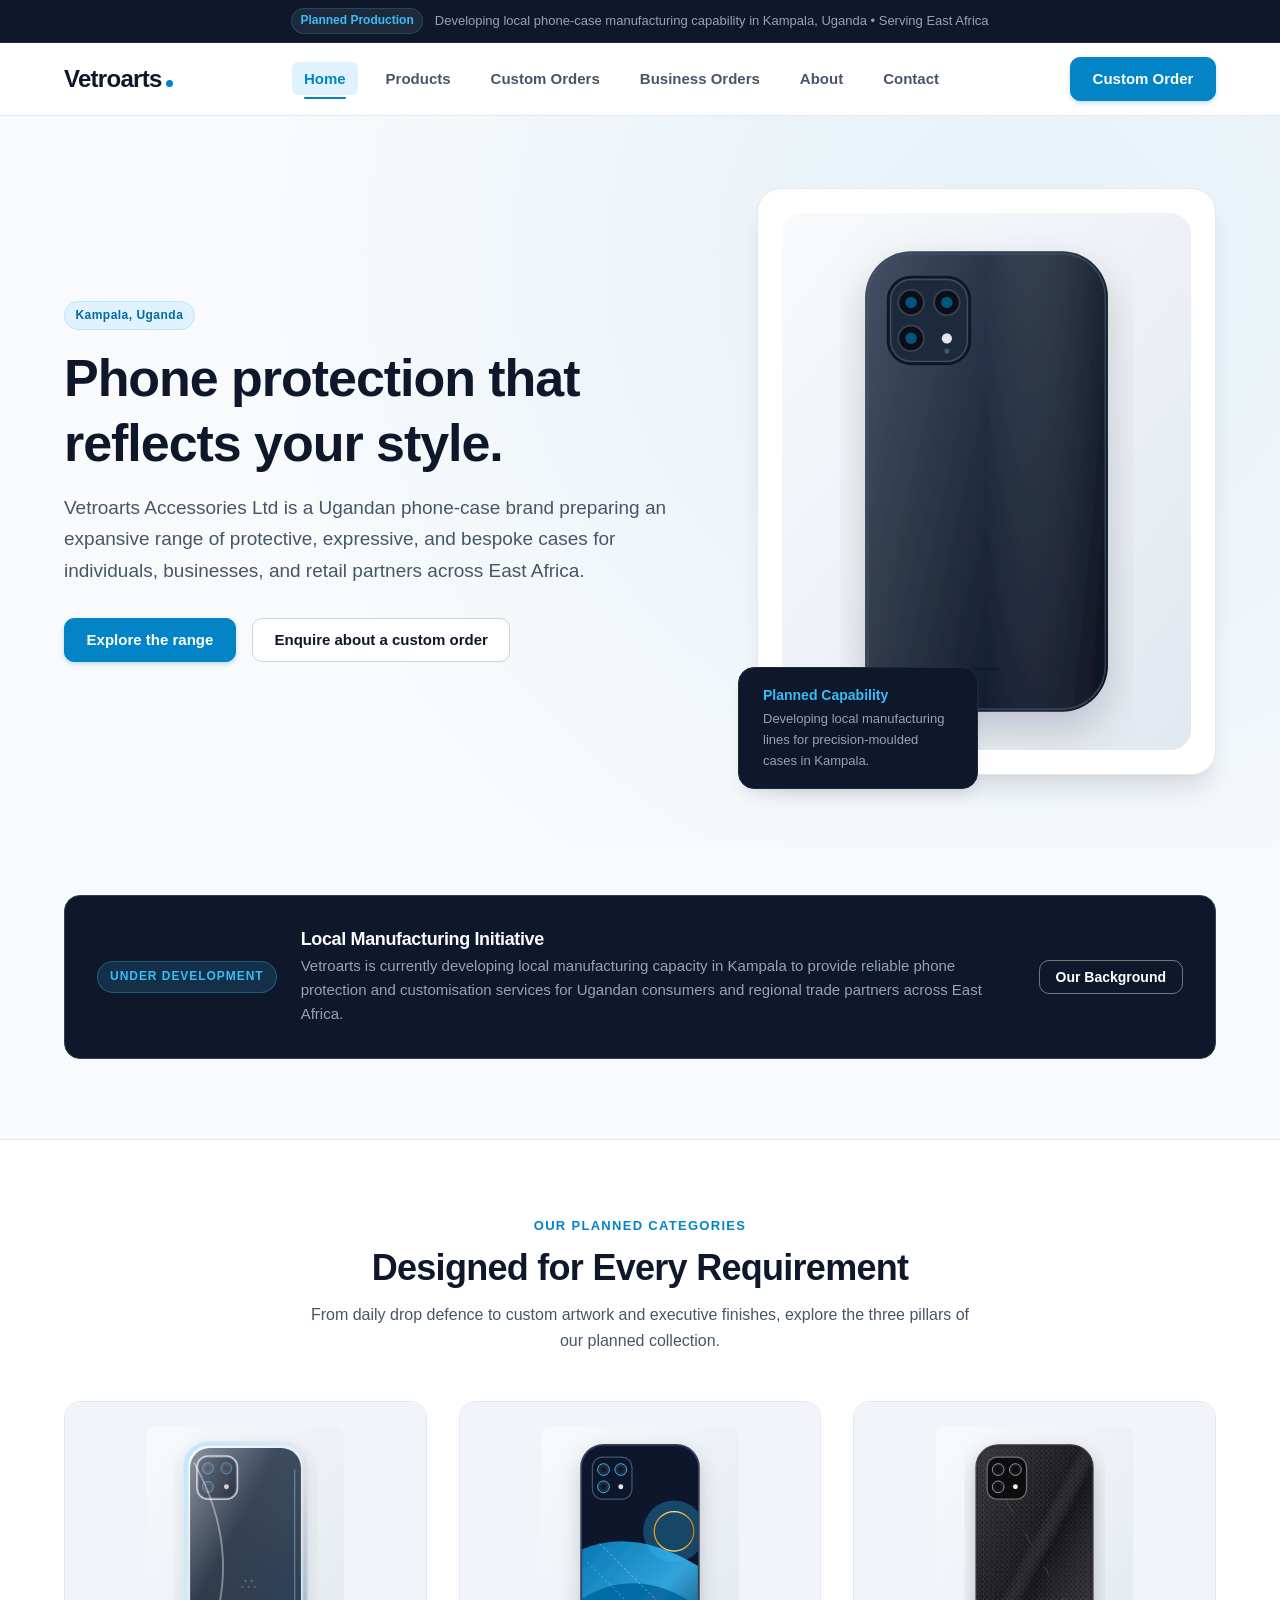
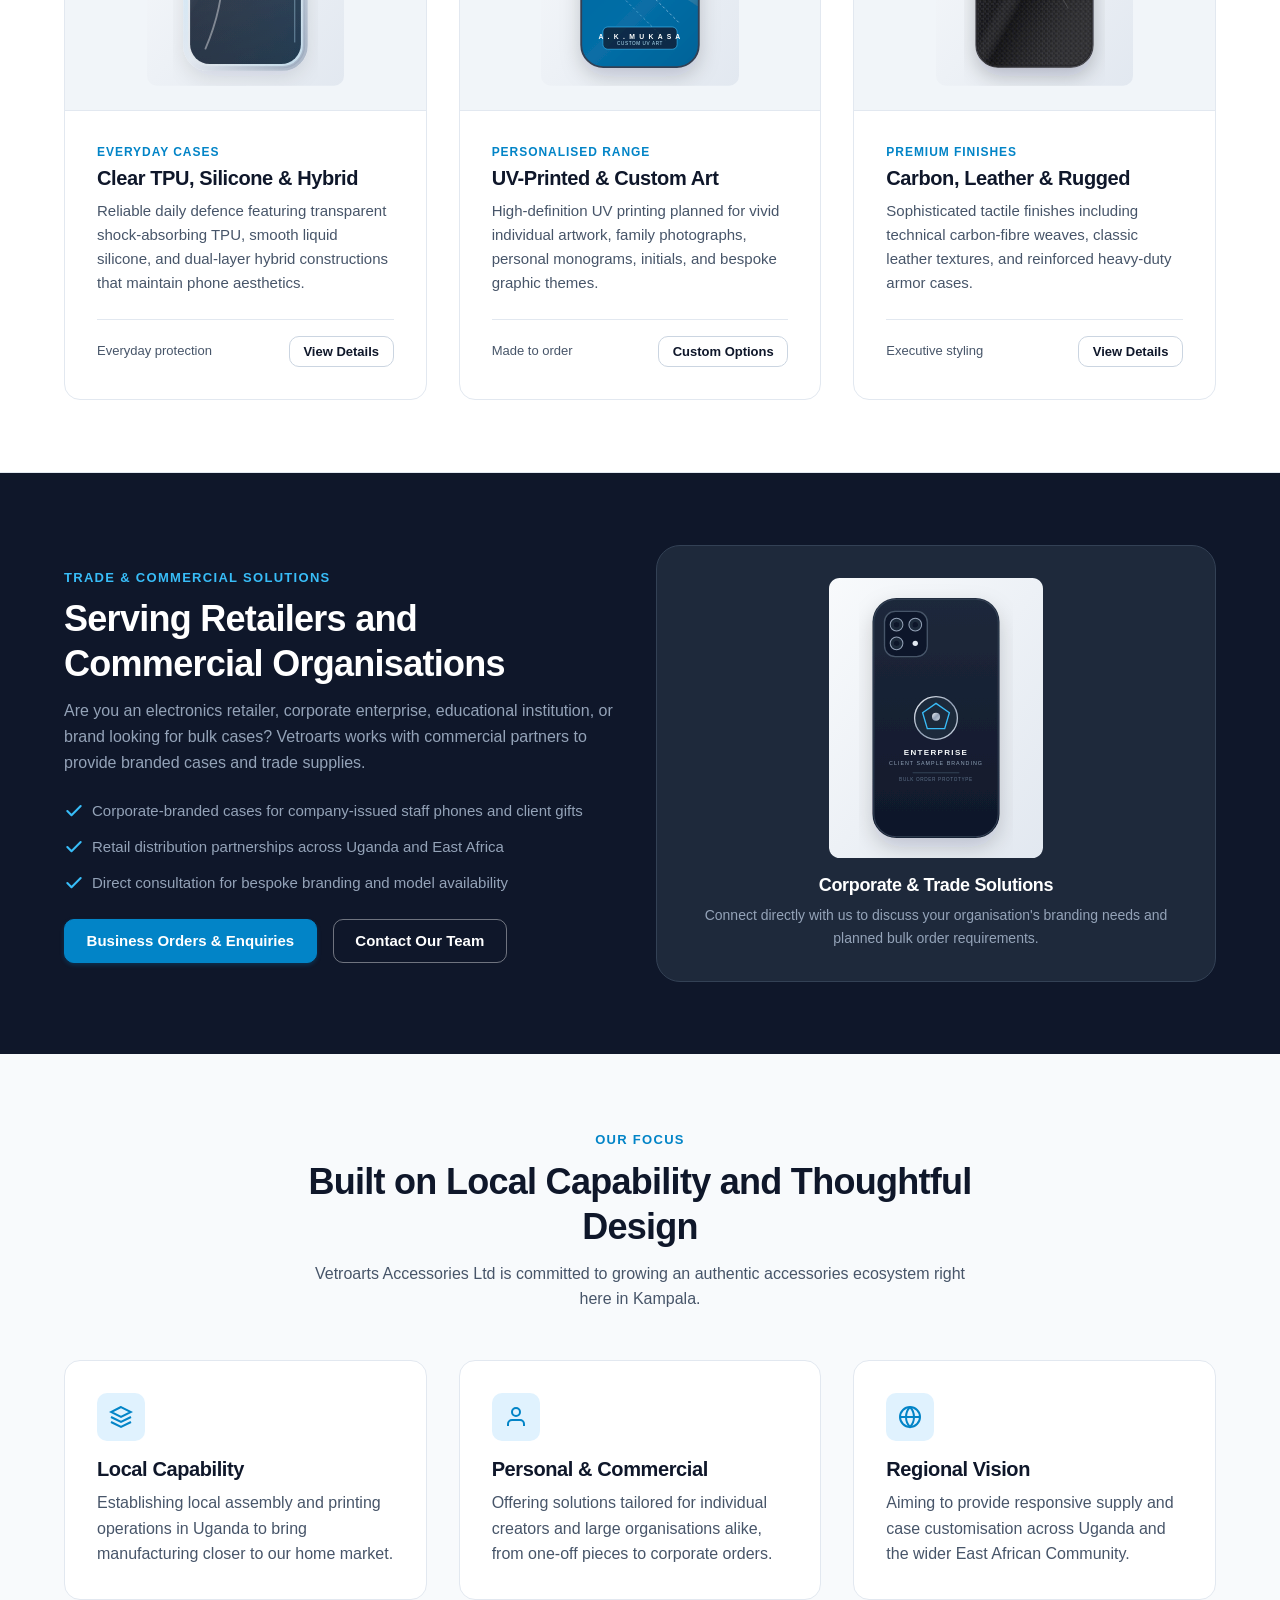
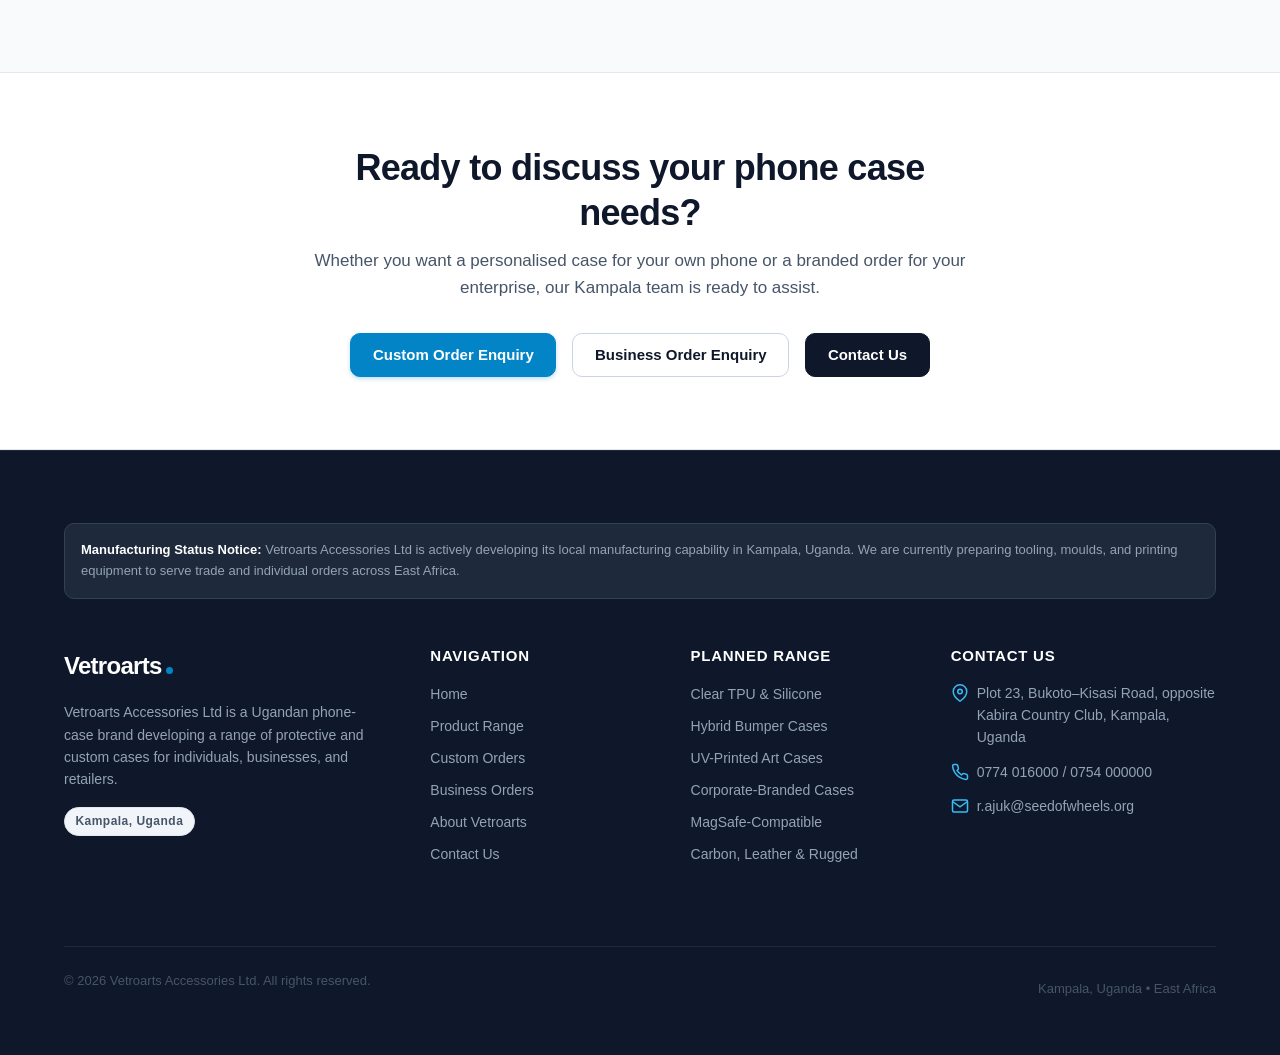
==== index.html @ 9ea92353 "Initial release: Vetroarts Accessories Ltd responsive website" ====
<!DOCTYPE html>
<html lang="en">
<head>
  <meta charset="UTF-8">
  <meta name="viewport" content="width=device-width, initial-scale=1.0">
  <title>Vetroarts Accessories Ltd | Phone Protection That Reflects Your Style</title>
  <meta name="description" content="Vetroarts Accessories Ltd is a Kampala-based phone case brand developing local manufacturing in Uganda for everyday, personalised, and corporate cases across East Africa.">
  
  <!-- Open Graph & Social Sharing -->
  <meta property="og:title" content="Vetroarts Accessories Ltd | Phone Protection That Reflects Your Style">
  <meta property="og:description" content="Ugandan phone-case brand developing everyday, personalised, and corporate cases for individuals, businesses, and retailers.">
  <meta property="og:type" content="website">
  <meta property="og:image" content="images/case-silicone.svg">
  <meta name="twitter:card" content="summary_large_image">
  
  <!-- Favicon -->
  <link rel="icon" type="image/svg+xml" href="images/favicon.svg">
  
  <!-- Stylesheets -->
  <link rel="stylesheet" href="css/style.css">
</head>
<body>
  <!-- Accessible Skip to Content Link -->
  <a href="#main-content" class="skip-link">Skip to main content</a>

  <!-- Announcement Bar: Local Manufacturing Status -->
  <div class="announcement-bar">
    <div class="container announcement-content">
      <span class="announcement-badge">Planned Production</span>
      <span>Developing local phone-case manufacturing capability in Kampala, Uganda &bull; Serving East Africa</span>
    </div>
  </div>

  <!-- Main Site Header -->
  <header class="site-header">
    <div class="container header-inner">
      <a href="index.html" class="brand-wordmark" aria-label="Vetroarts Accessories Home">
        Vetroarts<span class="brand-dot" aria-hidden="true"></span>
      </a>

      <!-- Primary Navigation -->
      <nav id="primary-nav" aria-label="Primary Navigation">
        <ul class="nav-menu">
          <li><a href="index.html" class="nav-link" aria-current="page">Home</a></li>
          <li><a href="products.html" class="nav-link">Products</a></li>
          <li><a href="custom-orders.html" class="nav-link">Custom Orders</a></li>
          <li><a href="business-orders.html" class="nav-link">Business Orders</a></li>
          <li><a href="about.html" class="nav-link">About</a></li>
          <li><a href="contact.html" class="nav-link">Contact</a></li>
        </ul>
      </nav>

      <!-- Header CTA & Mobile Menu Toggle -->
      <div class="header-actions">
        <a href="custom-orders.html" class="btn btn-primary">Custom Order</a>
        <button class="menu-toggle" type="button" aria-expanded="false" aria-controls="primary-nav" aria-label="Toggle navigation menu">
          <svg class="menu-toggle-icon" viewBox="0 0 24 24" fill="none">
            <line x1="3" y1="6" x2="21" y2="6"></line>
            <line x1="3" y1="12" x2="21" y2="12"></line>
            <line x1="3" y1="18" x2="21" y2="18"></line>
          </svg>
        </button>
      </div>
    </div>
  </header>

  <main id="main-content">
    <!-- Hero Section -->
    <section class="hero" aria-labelledby="hero-heading">
      <div class="container">
        <div class="hero-grid">
          <div class="hero-content">
            <div class="hero-badge-row">
              <span class="badge badge-accent">Kampala, Uganda</span>
            </div>
            <h1 id="hero-heading">Phone protection that reflects your style.</h1>
            <p class="hero-lead">
              Vetroarts Accessories Ltd is a Ugandan phone-case brand preparing an expansive range of protective, expressive, and bespoke cases for individuals, businesses, and retail partners across East Africa.
            </p>
            <div class="btn-group">
              <a href="products.html" class="btn btn-primary">Explore the range</a>
              <a href="custom-orders.html" class="btn btn-secondary">Enquire about a custom order</a>
            </div>
          </div>

          <div class="hero-visual">
            <div class="hero-mockup-stack">
              <img src="images/case-silicone.svg" alt="Polished graphite silicone phone case design with tactile finish and camera bezel" width="320" height="420">
              <div class="hero-floating-card">
                <strong>Planned Capability</strong>
                <p>Developing local manufacturing lines for precision-moulded cases in Kampala.</p>
              </div>
            </div>
          </div>
        </div>
      </div>
    </section>

    <!-- Manufacturing Status Highlight Banner -->
    <section class="section" style="padding-top: 0; padding-bottom: var(--space-xl);" aria-label="Manufacturing Notice">
      <div class="container">
        <div class="manufacturing-status-box">
          <div class="manufacturing-status-pill">Under Development</div>
          <div>
            <h4>Local Manufacturing Initiative</h4>
            <p>
              Vetroarts is currently developing local manufacturing capacity in Kampala to provide reliable phone protection and customisation services for Ugandan consumers and regional trade partners across East Africa.
            </p>
          </div>
          <div>
            <a href="about.html" class="btn btn-outline-white" style="font-size: 0.875rem; padding: 0.5rem 1rem;">Our Background</a>
          </div>
        </div>
      </div>
    </section>

    <!-- Featured Categories Section: Everyday, Personalised & Premium -->
    <section class="section section-alt" aria-labelledby="categories-heading">
      <div class="container">
        <div class="section-header">
          <span class="section-eyebrow">Our Planned Categories</span>
          <h2 id="categories-heading">Designed for Every Requirement</h2>
          <p>
            From daily drop defence to custom artwork and executive finishes, explore the three pillars of our planned collection.
          </p>
        </div>

        <div class="grid-3">
          <!-- Everyday Protection -->
          <article class="product-card">
            <div class="product-media">
              <img src="images/case-clear-tpu.svg" alt="Clear TPU shock-absorbent transparent phone case" width="320" height="420" loading="lazy">
            </div>
            <div class="product-body">
              <span class="product-category-tag">Everyday Cases</span>
              <h3 class="product-title">Clear TPU, Silicone &amp; Hybrid</h3>
              <p class="product-desc">
                Reliable daily defence featuring transparent shock-absorbing TPU, smooth liquid silicone, and dual-layer hybrid constructions that maintain phone aesthetics.
              </p>
              <div class="product-footer">
                <span class="model-note">Everyday protection</span>
                <a href="products.html" class="btn btn-secondary" style="padding: 0.4rem 0.85rem; font-size: 0.8125rem;">View Details</a>
              </div>
            </div>
          </article>

          <!-- Personalised Cases -->
          <article class="product-card">
            <div class="product-media">
              <img src="images/case-uv-print.svg" alt="UV-printed artistic phone case with geometric details and personalized nameplate" width="320" height="420" loading="lazy">
            </div>
            <div class="product-body">
              <span class="product-category-tag">Personalised Range</span>
              <h3 class="product-title">UV-Printed &amp; Custom Art</h3>
              <p class="product-desc">
                High-definition UV printing planned for vivid individual artwork, family photographs, personal monograms, initials, and bespoke graphic themes.
              </p>
              <div class="product-footer">
                <span class="model-note">Made to order</span>
                <a href="custom-orders.html" class="btn btn-secondary" style="padding: 0.4rem 0.85rem; font-size: 0.8125rem;">Custom Options</a>
              </div>
            </div>
          </article>

          <!-- Premium & Speciality -->
          <article class="product-card">
            <div class="product-media">
              <img src="images/case-carbon.svg" alt="Carbon-fibre textured dark phone case with satin weave finish" width="320" height="420" loading="lazy">
            </div>
            <div class="product-body">
              <span class="product-category-tag">Premium Finishes</span>
              <h3 class="product-title">Carbon, Leather &amp; Rugged</h3>
              <p class="product-desc">
                Sophisticated tactile finishes including technical carbon-fibre weaves, classic leather textures, and reinforced heavy-duty armor cases.
              </p>
              <div class="product-footer">
                <span class="model-note">Executive styling</span>
                <a href="products.html" class="btn btn-secondary" style="padding: 0.4rem 0.85rem; font-size: 0.8125rem;">View Details</a>
              </div>
            </div>
          </article>
        </div>
      </div>
    </section>

    <!-- Retailers & Businesses Section -->
    <section class="section section-dark" aria-labelledby="business-section-heading">
      <div class="container">
        <div class="grid-2" style="align-items: center;">
          <div>
            <span class="section-eyebrow">Trade &amp; Commercial Solutions</span>
            <h2 id="business-section-heading">Serving Retailers and Commercial Organisations</h2>
            <p>
              Are you an electronics retailer, corporate enterprise, educational institution, or brand looking for bulk cases? Vetroarts works with commercial partners to provide branded cases and trade supplies.
            </p>
            <ul style="list-style: none; margin: var(--space-lg) 0; display: flex; flex-direction: column; gap: var(--space-sm);">
              <li style="display: flex; align-items: center; gap: var(--space-xs); color: var(--color-text-light); font-size: 0.9375rem;">
                <svg width="20" height="20" viewBox="0 0 24 24" fill="none" stroke="#38BDF8" stroke-width="2.5" stroke-linecap="round" stroke-linejoin="round" aria-hidden="true"><polyline points="20 6 9 17 4 12"></polyline></svg>
                Corporate-branded cases for company-issued staff phones and client gifts
              </li>
              <li style="display: flex; align-items: center; gap: var(--space-xs); color: var(--color-text-light); font-size: 0.9375rem;">
                <svg width="20" height="20" viewBox="0 0 24 24" fill="none" stroke="#38BDF8" stroke-width="2.5" stroke-linecap="round" stroke-linejoin="round" aria-hidden="true"><polyline points="20 6 9 17 4 12"></polyline></svg>
                Retail distribution partnerships across Uganda and East Africa
              </li>
              <li style="display: flex; align-items: center; gap: var(--space-xs); color: var(--color-text-light); font-size: 0.9375rem;">
                <svg width="20" height="20" viewBox="0 0 24 24" fill="none" stroke="#38BDF8" stroke-width="2.5" stroke-linecap="round" stroke-linejoin="round" aria-hidden="true"><polyline points="20 6 9 17 4 12"></polyline></svg>
                Direct consultation for bespoke branding and model availability
              </li>
            </ul>
            <div class="btn-group">
              <a href="business-orders.html" class="btn btn-primary">Business Orders &amp; Enquiries</a>
              <a href="contact.html" class="btn btn-outline-white">Contact Our Team</a>
            </div>
          </div>

          <div>
            <div style="background-color: var(--color-primary-light); border: 1px solid var(--color-primary-lighter); border-radius: var(--radius-xl); padding: var(--space-xl); text-align: center;">
              <img src="images/case-corporate.svg" alt="Corporate branded phone case mockup with client emblem" style="margin: 0 auto var(--space-md) auto; max-height: 280px;" loading="lazy">
              <h3 style="color: #FFFFFF; font-size: 1.125rem;">Corporate &amp; Trade Solutions</h3>
              <p style="color: var(--color-text-light); font-size: 0.875rem; margin-bottom: 0;">
                Connect directly with us to discuss your organisation's branding needs and planned bulk order requirements.
              </p>
            </div>
          </div>
        </div>
      </div>
    </section>

    <!-- Core Brand Values -->
    <section class="section" aria-labelledby="values-heading">
      <div class="container">
        <div class="section-header">
          <span class="section-eyebrow">Our Focus</span>
          <h2 id="values-heading">Built on Local Capability and Thoughtful Design</h2>
          <p>
            Vetroarts Accessories Ltd is committed to growing an authentic accessories ecosystem right here in Kampala.
          </p>
        </div>

        <div class="grid-3">
          <div class="feature-card">
            <div class="feature-icon-wrapper">
              <svg viewBox="0 0 24 24"><path d="M12 2L2 7l10 5 10-5-10-5zM2 17l10 5 10-5M2 12l10 5 10-5"></path></svg>
            </div>
            <h3>Local Capability</h3>
            <p>
              Establishing local assembly and printing operations in Uganda to bring manufacturing closer to our home market.
            </p>
          </div>

          <div class="feature-card">
            <div class="feature-icon-wrapper">
              <svg viewBox="0 0 24 24"><path d="M20 21v-2a4 4 0 0 0-4-4H8a4 4 0 0 0-4 4v2"></path><circle cx="12" cy="7" r="4"></circle></svg>
            </div>
            <h3>Personal &amp; Commercial</h3>
            <p>
              Offering solutions tailored for individual creators and large organisations alike, from one-off pieces to corporate orders.
            </p>
          </div>

          <div class="feature-card">
            <div class="feature-icon-wrapper">
              <svg viewBox="0 0 24 24"><circle cx="12" cy="12" r="10"></circle><path d="M12 2a14.5 14.5 0 0 0 0 20 14.5 14.5 0 0 0 0-20"></path><path d="M2 12h20"></path></svg>
            </div>
            <h3>Regional Vision</h3>
            <p>
              Aiming to provide responsive supply and case customisation across Uganda and the wider East African Community.
            </p>
          </div>
        </div>
      </div>
    </section>

    <!-- Call to Action Banner -->
    <section class="section section-alt" aria-label="Action Callout">
      <div class="container text-center" style="text-align: center; max-width: 720px; margin: 0 auto;">
        <h2>Ready to discuss your phone case needs?</h2>
        <p style="font-size: 1.0625rem; margin-bottom: var(--space-xl);">
          Whether you want a personalised case for your own phone or a branded order for your enterprise, our Kampala team is ready to assist.
        </p>
        <div class="btn-group" style="justify-content: center;">
          <a href="custom-orders.html" class="btn btn-primary">Custom Order Enquiry</a>
          <a href="business-orders.html" class="btn btn-secondary">Business Order Enquiry</a>
          <a href="contact.html" class="btn btn-dark">Contact Us</a>
        </div>
      </div>
    </section>
  </main>

  <!-- Global Footer -->
  <footer class="site-footer">
    <div class="container">
      <!-- Notice on planned manufacturing -->
      <div class="footer-notice">
        <strong>Manufacturing Status Notice:</strong> Vetroarts Accessories Ltd is actively developing its local manufacturing capability in Kampala, Uganda. We are currently preparing tooling, moulds, and printing equipment to serve trade and individual orders across East Africa.
      </div>

      <div class="footer-top">
        <!-- Brand Summary -->
        <div class="footer-brand">
          <span class="brand-wordmark">Vetroarts<span class="brand-dot" aria-hidden="true"></span></span>
          <p>
            Vetroarts Accessories Ltd is a Ugandan phone-case brand developing a range of protective and custom cases for individuals, businesses, and retailers.
          </p>
          <span class="badge badge-neutral">Kampala, Uganda</span>
        </div>

        <!-- Quick Links -->
        <div>
          <h4 class="footer-title">Navigation</h4>
          <ul class="footer-links">
            <li><a href="index.html">Home</a></li>
            <li><a href="products.html">Product Range</a></li>
            <li><a href="custom-orders.html">Custom Orders</a></li>
            <li><a href="business-orders.html">Business Orders</a></li>
            <li><a href="about.html">About Vetroarts</a></li>
            <li><a href="contact.html">Contact Us</a></li>
          </ul>
        </div>

        <!-- Product Categories -->
        <div>
          <h4 class="footer-title">Planned Range</h4>
          <ul class="footer-links">
            <li><a href="products.html#everyday">Clear TPU &amp; Silicone</a></li>
            <li><a href="products.html#hybrid">Hybrid Bumper Cases</a></li>
            <li><a href="products.html#uv-print">UV-Printed Art Cases</a></li>
            <li><a href="products.html#corporate">Corporate-Branded Cases</a></li>
            <li><a href="products.html#magsafe">MagSafe-Compatible</a></li>
            <li><a href="products.html#premium">Carbon, Leather &amp; Rugged</a></li>
          </ul>
        </div>

        <!-- Contact Information -->
        <div>
          <h4 class="footer-title">Contact Us</h4>
          <div class="footer-contact-item">
            <svg viewBox="0 0 24 24" fill="none" stroke="currentColor" stroke-width="2" aria-hidden="true"><path d="M21 10c0 7-9 13-9 13s-9-6-9-13a9 9 0 0 1 18 0z"></path><circle cx="12" cy="10" r="3"></circle></svg>
            <span>Plot 23, Bukoto–Kisasi Road, opposite Kabira Country Club, Kampala, Uganda</span>
          </div>
          <div class="footer-contact-item">
            <svg viewBox="0 0 24 24" fill="none" stroke="currentColor" stroke-width="2" aria-hidden="true"><path d="M22 16.92v3a2 2 0 0 1-2.18 2 19.79 19.79 0 0 1-8.63-3.07 19.5 19.5 0 0 1-6-6 19.79 19.79 0 0 1-3.07-8.67A2 2 0 0 1 4.11 2h3a2 2 0 0 1 2 1.72 12.84 12.84 0 0 0 .7 2.81 2 2 0 0 1-.45 2.11L8.09 9.91a16 16 0 0 0 6 6l1.27-1.27a2 2 0 0 1 2.11-.45 12.84 12.84 0 0 0 2.81.7A2 2 0 0 1 22 16.92z"></path></svg>
            <div>
              <a href="tel:0774016000">0774 016000</a> / <a href="tel:0754000000">0754 000000</a>
            </div>
          </div>
          <div class="footer-contact-item">
            <svg viewBox="0 0 24 24" fill="none" stroke="currentColor" stroke-width="2" aria-hidden="true"><path d="M4 4h16c1.1 0 2 .9 2 2v12c0 1.1-.9 2-2 2H4c-1.1 0-2-.9-2-2V6c0-1.1.9-2 2-2z"></path><polyline points="22,6 12,13 2,6"></polyline></svg>
            <a href="mailto:r.ajuk@seedofwheels.org">r.ajuk@seedofwheels.org</a>
          </div>
        </div>
      </div>

      <div class="footer-bottom">
        <p>&copy; <span id="current-year">2026</span> Vetroarts Accessories Ltd. All rights reserved.</p>
        <p>Kampala, Uganda &bull; East Africa</p>
      </div>
    </div>
  </footer>

  <script src="js/main.js"></script>
</body>
</html>
---- css/style.css ----
/* ==========================================================================
   VETROARTS ACCESSORIES LTD - GLOBAL STYLESHEET
   Brand: Vetroarts (Kampala, Uganda)
   Architecture: Semantic, Responsive, Vanilla CSS with Custom Properties
   ========================================================================== */

/* --------------------------------------------------------------------------
   1. CSS Custom Properties (Theme & Design Tokens)
   To change the brand accent colour or base theme, edit these variables.
   -------------------------------------------------------------------------- */
:root {
  /* Neutral Palette - Refined Slate & Cool Monochrome */
  --color-primary: #0F172A;        /* Deep slate/navy for dark backgrounds & headings */
  --color-primary-light: #1E293B;  /* Slate card / dark accent */
  --color-primary-lighter: #334155;/* Borders and subtle dividers on dark */

  --color-text-main: #0F172A;      /* Primary body text */
  --color-text-muted: #475569;     /* Secondary / descriptive text */
  --color-text-light: #94A3B8;     /* Muted text on dark panels */
  --color-text-inverse: #FFFFFF;   /* Pure white text */

  --color-bg-body: #F8FAFC;        /* Light clean backdrop */
  --color-bg-card: #FFFFFF;        /* Pure white card surface */
  --color-bg-subtle: #F1F5F9;      /* Off-white / light neutral container */
  --color-bg-alt: #E2E8F0;         /* Section separator / tag background */

  --color-border: #E2E8F0;         /* Default border */
  --color-border-hover: #CBD5E1;   /* Hover state border */
  --color-border-dark: #334155;    /* Dark theme borders */

  /* Distinctive Accent Colour (Single accent token system) */
  --color-accent: #0284C7;         /* Refined vivid sapphire / tech cobalt */
  --color-accent-hover: #0369A1;   /* Deepened accent for hover states */
  --color-accent-active: #075985;  /* Active/pressed state */
  --color-accent-light: #E0F2FE;   /* Soft tinted accent background */
  --color-accent-border: #BAE6FD;  /* Soft accent border */
  --color-accent-contrast: #FFFFFF;/* Text rendered on accent background */

  /* Functional Status Tokens */
  --color-success: #059669;
  --color-success-bg: #ECFDF5;
  --color-success-border: #A7F3D0;
  --color-error: #DC2626;
  --color-error-bg: #FEF2F2;
  --color-error-border: #FECACA;
  --color-info-bg: #F0F9FF;
  --color-info-border: #BAE6FD;

  /* Typography */
  --font-sans: -apple-system, BlinkMacSystemFont, "Segoe UI", Roboto, "Helvetica Neue", Arial, sans-serif;
  --font-mono: ui-monospace, SFMono-Regular, Menlo, Monaco, Consolas, monospace;

  /* Spacing Scale */
  --space-2xs: 0.25rem;
  --space-xs: 0.5rem;
  --space-sm: 0.75rem;
  --space-md: 1rem;
  --space-lg: 1.5rem;
  --space-xl: 2rem;
  --space-2xl: 3rem;
  --space-3xl: 4.5rem;
  --space-4xl: 6rem;

  /* Layout & Containers */
  --container-max: 1200px;
  --container-narrow: 840px;
  --radius-sm: 6px;
  --radius-md: 10px;
  --radius-lg: 16px;
  --radius-xl: 24px;
  --radius-full: 9999px;

  /* Shadows */
  --shadow-sm: 0 1px 2px rgba(15, 23, 42, 0.05);
  --shadow-md: 0 4px 6px -1px rgba(15, 23, 42, 0.08), 0 2px 4px -2px rgba(15, 23, 42, 0.05);
  --shadow-lg: 0 10px 15px -3px rgba(15, 23, 42, 0.08), 0 4px 6px -4px rgba(15, 23, 42, 0.04);
  --shadow-xl: 0 20px 25px -5px rgba(15, 23, 42, 0.1), 0 8px 10px -6px rgba(15, 23, 42, 0.04);

  /* Transitions */
  --transition-fast: 150ms cubic-bezier(0.4, 0, 0.2, 1);
  --transition-normal: 250ms cubic-bezier(0.4, 0, 0.2, 1);
}

/* --------------------------------------------------------------------------
   2. Reset & Base Typography
   -------------------------------------------------------------------------- */
*,
*::before,
*::after {
  box-sizing: border-box;
  margin: 0;
  padding: 0;
}

html {
  font-family: var(--font-sans);
  font-size: 16px;
  line-height: 1.6;
  color: var(--color-text-main);
  background-color: var(--color-bg-body);
  scroll-behavior: smooth;
  -webkit-text-size-adjust: 100%;
}

body {
  min-height: 100vh;
  display: flex;
  flex-direction: column;
  background-color: var(--color-bg-body);
}

main {
  flex: 1 0 auto;
}

img,
svg {
  display: block;
  max-width: 100%;
  height: auto;
}

a {
  color: var(--color-accent);
  text-decoration: none;
  transition: color var(--transition-fast);
}

a:hover {
  color: var(--color-accent-hover);
}

/* Accessible focus visible ring for all keyboard navigation */
:focus-visible {
  outline: 3px solid var(--color-accent);
  outline-offset: 3px;
  border-radius: var(--radius-sm);
}

/* Skip link for screen readers and keyboard users */
.skip-link {
  position: absolute;
  top: -100px;
  left: 1rem;
  background: var(--color-primary);
  color: var(--color-text-inverse);
  padding: var(--space-sm) var(--space-md);
  z-index: 9999;
  border-radius: var(--radius-sm);
  font-weight: 600;
  transition: top var(--transition-fast);
}

.skip-link:focus {
  top: 1rem;
}

/* Headings */
h1, h2, h3, h4, h5, h6 {
  color: var(--color-primary);
  font-weight: 700;
  line-height: 1.25;
  letter-spacing: -0.02em;
}

h1 {
  font-size: clamp(2rem, 4vw + 1rem, 3.25rem);
  margin-bottom: var(--space-md);
}

h2 {
  font-size: clamp(1.5rem, 2.5vw + 0.75rem, 2.25rem);
  margin-bottom: var(--space-sm);
}

h3 {
  font-size: 1.25rem;
  margin-bottom: var(--space-xs);
}

p {
  margin-bottom: var(--space-md);
  color: var(--color-text-muted);
}

p:last-child {
  margin-bottom: 0;
}

/* --------------------------------------------------------------------------
   3. Layout & Container Utilities
   -------------------------------------------------------------------------- */
.container {
  width: 100%;
  max-width: var(--container-max);
  margin-left: auto;
  margin-right: auto;
  padding-left: var(--space-lg);
  padding-right: var(--space-lg);
}

.container-narrow {
  width: 100%;
  max-width: var(--container-narrow);
  margin-left: auto;
  margin-right: auto;
  padding-left: var(--space-lg);
  padding-right: var(--space-lg);
}

.section {
  padding-top: var(--space-3xl);
  padding-bottom: var(--space-3xl);
}

.section-alt {
  background-color: var(--color-bg-card);
  border-top: 1px solid var(--color-border);
  border-bottom: 1px solid var(--color-border);
}

.section-dark {
  background-color: var(--color-primary);
  color: var(--color-text-inverse);
}

.section-dark h2,
.section-dark h3 {
  color: var(--color-text-inverse);
}

.section-dark p {
  color: var(--color-text-light);
}

.section-header {
  text-align: center;
  max-width: 680px;
  margin: 0 auto var(--space-2xl) auto;
}

.section-header.text-left {
  text-align: left;
  margin-left: 0;
}

.section-eyebrow {
  display: inline-block;
  font-size: 0.8125rem;
  font-weight: 700;
  text-transform: uppercase;
  letter-spacing: 0.1em;
  color: var(--color-accent);
  margin-bottom: var(--space-xs);
}

.section-dark .section-eyebrow {
  color: #38BDF8;
}

/* --------------------------------------------------------------------------
   4. Announcement Top Bar & Header Navigation
   -------------------------------------------------------------------------- */
.announcement-bar {
  background-color: var(--color-primary);
  color: var(--color-text-light);
  font-size: 0.8125rem;
  padding: var(--space-xs) var(--space-lg);
  border-bottom: 1px solid var(--color-primary-light);
  text-align: center;
}

.announcement-content {
  display: flex;
  align-items: center;
  justify-content: center;
  gap: var(--space-sm);
  flex-wrap: wrap;
}

.announcement-badge {
  background-color: var(--color-primary-light);
  color: #38BDF8;
  font-weight: 600;
  padding: 0.15rem 0.5rem;
  border-radius: var(--radius-full);
  font-size: 0.75rem;
  border: 1px solid rgba(56, 189, 248, 0.2);
}

/* Header */
.site-header {
  background-color: rgba(255, 255, 255, 0.95);
  backdrop-filter: blur(12px);
  -webkit-backdrop-filter: blur(12px);
  border-bottom: 1px solid var(--color-border);
  position: sticky;
  top: 0;
  z-index: 1000;
  transition: box-shadow var(--transition-fast);
}

.site-header.is-scrolled {
  box-shadow: var(--shadow-sm);
}

.header-inner {
  display: flex;
  align-items: center;
  justify-content: space-between;
  height: 4.5rem;
}

/* Brand Wordmark - Strictly simple text wordmark, no invented graphic logo */
.brand-wordmark {
  display: inline-flex;
  align-items: baseline;
  gap: 0.15rem;
  font-size: 1.5rem;
  font-weight: 800;
  letter-spacing: -0.03em;
  color: var(--color-primary);
  text-decoration: none;
}

.brand-wordmark:hover {
  color: var(--color-primary);
}

.brand-dot {
  display: inline-block;
  width: 7px;
  height: 7px;
  background-color: var(--color-accent);
  border-radius: 50%;
  margin-left: 2px;
}

.brand-subtitle {
  display: block;
  font-size: 0.6875rem;
  font-weight: 500;
  color: var(--color-text-muted);
  letter-spacing: 0.05em;
  text-transform: uppercase;
  margin-top: -3px;
}

/* Navigation Links */
.nav-menu {
  display: flex;
  align-items: center;
  gap: var(--space-md);
  list-style: none;
}

.nav-link {
  font-size: 0.9375rem;
  font-weight: 600;
  color: var(--color-text-muted);
  padding: var(--space-xs) var(--space-sm);
  border-radius: var(--radius-sm);
  transition: color var(--transition-fast), background-color var(--transition-fast);
  position: relative;
}

.nav-link:hover {
  color: var(--color-primary);
  background-color: var(--color-bg-subtle);
}

.nav-link[aria-current="page"] {
  color: var(--color-accent);
  background-color: var(--color-accent-light);
}

.nav-link[aria-current="page"]::after {
  content: "";
  position: absolute;
  bottom: -4px;
  left: var(--space-sm);
  right: var(--space-sm);
  height: 2px;
  background-color: var(--color-accent);
  border-radius: var(--radius-full);
}

.header-actions {
  display: flex;
  align-items: center;
  gap: var(--space-sm);
}

/* Mobile Menu Toggle Button */
.menu-toggle {
  display: none;
  background: transparent;
  border: 1px solid var(--color-border);
  border-radius: var(--radius-sm);
  padding: var(--space-xs);
  cursor: pointer;
  color: var(--color-primary);
}

.menu-toggle:hover {
  background-color: var(--color-bg-subtle);
}

.menu-toggle-icon {
  width: 24px;
  height: 24px;
  display: block;
  stroke: currentColor;
  stroke-width: 2;
  stroke-linecap: round;
}

/* --------------------------------------------------------------------------
   5. Buttons & Badges
   -------------------------------------------------------------------------- */
.btn {
  display: inline-flex;
  align-items: center;
  justify-content: center;
  gap: var(--space-xs);
  font-family: var(--font-sans);
  font-size: 0.9375rem;
  font-weight: 600;
  line-height: 1.2;
  padding: 0.75rem 1.35rem;
  border-radius: var(--radius-md);
  border: 1px solid transparent;
  cursor: pointer;
  text-decoration: none;
  transition: all var(--transition-fast);
  text-align: center;
}

.btn-primary {
  background-color: var(--color-accent);
  color: var(--color-accent-contrast);
  border-color: var(--color-accent);
  box-shadow: 0 2px 4px rgba(2, 132, 199, 0.25);
}

.btn-primary:hover {
  background-color: var(--color-accent-hover);
  border-color: var(--color-accent-hover);
  color: var(--color-accent-contrast);
  box-shadow: 0 4px 8px rgba(2, 132, 199, 0.35);
  transform: translateY(-1px);
}

.btn-secondary {
  background-color: var(--color-bg-card);
  color: var(--color-primary);
  border-color: var(--color-border-hover);
}

.btn-secondary:hover {
  background-color: var(--color-bg-subtle);
  border-color: var(--color-primary);
  color: var(--color-primary);
}

.btn-dark {
  background-color: var(--color-primary);
  color: var(--color-text-inverse);
  border-color: var(--color-primary);
}

.btn-dark:hover {
  background-color: var(--color-primary-light);
  border-color: var(--color-primary-light);
  color: var(--color-text-inverse);
}

.btn-outline-white {
  background-color: transparent;
  color: var(--color-text-inverse);
  border-color: rgba(255, 255, 255, 0.4);
}

.btn-outline-white:hover {
  background-color: rgba(255, 255, 255, 0.1);
  border-color: var(--color-text-inverse);
  color: var(--color-text-inverse);
}

.btn-group {
  display: flex;
  flex-wrap: wrap;
  gap: var(--space-md);
  align-items: center;
}

/* Badges & Tags */
.badge {
  display: inline-flex;
  align-items: center;
  gap: 0.35rem;
  font-size: 0.75rem;
  font-weight: 600;
  letter-spacing: 0.04em;
  padding: 0.25rem 0.65rem;
  border-radius: var(--radius-full);
}

.badge-accent {
  background-color: var(--color-accent-light);
  color: var(--color-accent-hover);
  border: 1px solid var(--color-accent-border);
}

.badge-neutral {
  background-color: var(--color-bg-subtle);
  color: var(--color-text-muted);
  border: 1px solid var(--color-border);
}

.badge-info {
  background-color: #F0FDF4;
  color: #166534;
  border: 1px solid #BBF7D0;
}

/* --------------------------------------------------------------------------
   6. Hero Component
   -------------------------------------------------------------------------- */
.hero {
  padding-top: var(--space-3xl);
  padding-bottom: var(--space-3xl);
  position: relative;
  overflow: hidden;
  background: radial-gradient(circle at 80% 20%, rgba(2, 132, 199, 0.08) 0%, rgba(248, 250, 252, 0) 65%);
}

.hero-grid {
  display: grid;
  grid-template-columns: 1.15fr 0.85fr;
  gap: var(--space-3xl);
  align-items: center;
}

.hero-content {
  max-width: 620px;
}

.hero-lead {
  font-size: 1.1875rem;
  color: var(--color-text-muted);
  margin-bottom: var(--space-xl);
  line-height: 1.65;
}

.hero-badge-row {
  margin-bottom: var(--space-md);
}

.hero-visual {
  position: relative;
}

.hero-mockup-stack {
  position: relative;
  padding: var(--space-lg);
  background-color: var(--color-bg-card);
  border: 1px solid var(--color-border);
  border-radius: var(--radius-xl);
  box-shadow: var(--shadow-xl);
}

.hero-mockup-stack img {
  border-radius: var(--radius-lg);
  width: 100%;
}

.hero-floating-card {
  position: absolute;
  bottom: -15px;
  left: -20px;
  background-color: var(--color-primary);
  color: var(--color-text-inverse);
  padding: var(--space-md) var(--space-lg);
  border-radius: var(--radius-lg);
  box-shadow: var(--shadow-lg);
  border: 1px solid var(--color-primary-light);
  max-width: 240px;
}

.hero-floating-card p {
  color: var(--color-text-light);
  font-size: 0.8125rem;
  margin-bottom: 0;
}

.hero-floating-card strong {
  color: #38BDF8;
  display: block;
  font-size: 0.875rem;
  margin-bottom: 0.2rem;
}

/* --------------------------------------------------------------------------
   7. Cards & Product Grid
   -------------------------------------------------------------------------- */
.grid-3 {
  display: grid;
  grid-template-columns: repeat(3, 1fr);
  gap: var(--space-xl);
}

.grid-2 {
  display: grid;
  grid-template-columns: repeat(2, 1fr);
  gap: var(--space-xl);
}

.product-card {
  background-color: var(--color-bg-card);
  border: 1px solid var(--color-border);
  border-radius: var(--radius-lg);
  overflow: hidden;
  display: flex;
  flex-direction: column;
  transition: transform var(--transition-normal), box-shadow var(--transition-normal), border-color var(--transition-normal);
}

.product-card:hover {
  transform: translateY(-4px);
  box-shadow: var(--shadow-lg);
  border-color: var(--color-border-hover);
}

.product-media {
  background-color: var(--color-bg-subtle);
  border-bottom: 1px solid var(--color-border);
  padding: var(--space-lg);
  display: flex;
  align-items: center;
  justify-content: center;
  min-height: 280px;
  position: relative;
}

.product-media img {
  max-height: 260px;
  object-fit: contain;
  transition: transform var(--transition-normal);
}

.product-card:hover .product-media img {
  transform: scale(1.03);
}

.product-body {
  padding: var(--space-xl);
  display: flex;
  flex-direction: column;
  flex: 1 0 auto;
}

.product-category-tag {
  font-size: 0.75rem;
  font-weight: 700;
  text-transform: uppercase;
  letter-spacing: 0.08em;
  color: var(--color-accent);
  margin-bottom: var(--space-2xs);
}

.product-title {
  font-size: 1.25rem;
  margin-bottom: var(--space-xs);
  color: var(--color-primary);
}

.product-desc {
  font-size: 0.9375rem;
  color: var(--color-text-muted);
  line-height: 1.6;
  margin-bottom: var(--space-lg);
  flex-grow: 1;
}

.product-footer {
  border-top: 1px solid var(--color-border);
  padding-top: var(--space-md);
  margin-top: auto;
  display: flex;
  align-items: center;
  justify-content: space-between;
}

.model-note {
  font-size: 0.8125rem;
  color: var(--color-text-muted);
}

/* Feature/Value Cards */
.feature-card {
  background-color: var(--color-bg-card);
  border: 1px solid var(--color-border);
  border-radius: var(--radius-lg);
  padding: var(--space-xl);
  transition: border-color var(--transition-fast), box-shadow var(--transition-fast);
}

.feature-card:hover {
  border-color: var(--color-border-hover);
  box-shadow: var(--shadow-md);
}

.feature-icon-wrapper {
  width: 48px;
  height: 48px;
  border-radius: var(--radius-md);
  background-color: var(--color-accent-light);
  color: var(--color-accent);
  display: flex;
  align-items: center;
  justify-content: center;
  margin-bottom: var(--space-md);
}

.feature-icon-wrapper svg {
  width: 24px;
  height: 24px;
  stroke: currentColor;
  stroke-width: 2;
  fill: none;
}

/* --------------------------------------------------------------------------
   8. Callout & Information Banners
   -------------------------------------------------------------------------- */
.callout-box {
  background-color: var(--color-bg-card);
  border: 1px solid var(--color-border);
  border-left: 4px solid var(--color-accent);
  border-radius: var(--radius-md);
  padding: var(--space-lg) var(--space-xl);
  margin: var(--space-xl) 0;
  display: flex;
  align-items: flex-start;
  gap: var(--space-md);
}

.callout-icon {
  flex-shrink: 0;
  width: 24px;
  height: 24px;
  color: var(--color-accent);
  margin-top: 2px;
}

.callout-content h4 {
  font-size: 1rem;
  margin-bottom: 0.25rem;
  color: var(--color-primary);
}

.callout-content p {
  font-size: 0.9375rem;
  margin-bottom: 0;
}

/* Notice highlight box for local manufacturing under development */
.manufacturing-status-box {
  background-color: #0F172A;
  color: #F8FAFC;
  border-radius: var(--radius-lg);
  padding: var(--space-xl);
  border: 1px solid #334155;
  display: grid;
  grid-template-columns: auto 1fr auto;
  gap: var(--space-lg);
  align-items: center;
  margin: var(--space-2xl) 0;
}

.manufacturing-status-box p {
  color: #94A3B8;
  font-size: 0.9375rem;
  margin-bottom: 0;
}

.manufacturing-status-box h4 {
  color: #F8FAFC;
  font-size: 1.125rem;
  margin-bottom: 0.25rem;
}

.manufacturing-status-pill {
  background-color: rgba(56, 189, 248, 0.15);
  color: #38BDF8;
  border: 1px solid rgba(56, 189, 248, 0.3);
  font-size: 0.75rem;
  font-weight: 700;
  text-transform: uppercase;
  letter-spacing: 0.08em;
  padding: 0.35rem 0.75rem;
  border-radius: var(--radius-full);
  white-space: nowrap;
}

/* --------------------------------------------------------------------------
   9. Forms & Form Validation
   -------------------------------------------------------------------------- */
.form-card {
  background-color: var(--color-bg-card);
  border: 1px solid var(--color-border);
  border-radius: var(--radius-xl);
  padding: var(--space-2xl);
  box-shadow: var(--shadow-lg);
}

.form-grid {
  display: grid;
  grid-template-columns: repeat(2, 1fr);
  gap: var(--space-lg);
}

.form-group {
  display: flex;
  flex-direction: column;
  margin-bottom: var(--space-lg);
}

.form-group.full-width {
  grid-column: 1 / -1;
  margin-bottom: var(--space-lg);
}

.form-label {
  font-size: 0.9375rem;
  font-weight: 600;
  color: var(--color-primary);
  margin-bottom: var(--space-2xs);
  display: flex;
  align-items: center;
  justify-content: space-between;
}

.form-label .required {
  color: var(--color-error);
  font-weight: bold;
  margin-left: 4px;
}

.form-hint {
  font-size: 0.8125rem;
  color: var(--color-text-muted);
  margin-top: 0.35rem;
}

.form-control {
  font-family: var(--font-sans);
  font-size: 0.9375rem;
  color: var(--color-text-main);
  background-color: var(--color-bg-card);
  border: 1px solid var(--color-border-hover);
  border-radius: var(--radius-md);
  padding: 0.75rem 1rem;
  transition: border-color var(--transition-fast), box-shadow var(--transition-fast);
  width: 100%;
}

.form-control:focus {
  outline: none;
  border-color: var(--color-accent);
  box-shadow: 0 0 0 3px rgba(2, 132, 199, 0.2);
}

textarea.form-control {
  min-height: 130px;
  resize: vertical;
}

select.form-control {
  background-image: url("data:image/svg+xml,%3Csvg xmlns='http://www.w3.org/2000/svg' fill='none' viewBox='0 0 20 20'%3E%3Cpath stroke='%23475569' stroke-linecap='round' stroke-linejoin='round' stroke-width='1.5' d='m6 8 4 4 4-4'/%3E%3C/svg%3E");
  background-position: right 0.75rem center;
  background-repeat: no-repeat;
  background-size: 1.25rem 1.25rem;
  padding-right: 2.5rem;
  -webkit-appearance: none;
  -moz-appearance: none;
  appearance: none;
}

/* Validation error states */
.form-group.has-error .form-control {
  border-color: var(--color-error);
  background-color: var(--color-error-bg);
}

.form-group.has-error .form-control:focus {
  box-shadow: 0 0 0 3px rgba(220, 38, 38, 0.2);
}

.field-error {
  display: none;
  font-size: 0.8125rem;
  font-weight: 500;
  color: var(--color-error);
  margin-top: 0.35rem;
}

.form-group.has-error .field-error {
  display: block;
}

/* Prepared Email Submission Feedback Box */
.form-feedback-card {
  display: none;
  background-color: var(--color-info-bg);
  border: 1px solid var(--color-info-border);
  border-radius: var(--radius-lg);
  padding: var(--space-xl);
  margin-top: var(--space-xl);
}

.form-feedback-card.is-visible {
  display: block;
  animation: fadeIn 0.3s ease-out;
}

@keyframes fadeIn {
  from { opacity: 0; transform: translateY(8px); }
  to { opacity: 1; transform: translateY(0); }
}

.form-feedback-header {
  display: flex;
  align-items: flex-start;
  gap: var(--space-md);
  margin-bottom: var(--space-md);
}

.form-feedback-header svg {
  width: 28px;
  height: 28px;
  color: var(--color-accent);
  flex-shrink: 0;
}

.form-feedback-summary {
  background-color: var(--color-bg-card);
  border: 1px solid var(--color-border);
  border-radius: var(--radius-md);
  padding: var(--space-md);
  font-family: var(--font-mono);
  font-size: 0.8125rem;
  color: var(--color-text-main);
  white-space: pre-wrap;
  word-break: break-word;
  max-height: 240px;
  overflow-y: auto;
  margin: var(--space-md) 0;
}

.copy-feedback-msg {
  font-size: 0.8125rem;
  font-weight: 600;
  color: var(--color-success);
  margin-left: var(--space-sm);
  display: none;
}

.copy-feedback-msg.show {
  display: inline-block;
}

/* --------------------------------------------------------------------------
   10. Contact Details & Location Layout
   -------------------------------------------------------------------------- */
.contact-grid {
  display: grid;
  grid-template-columns: 1fr 1.25fr;
  gap: var(--space-2xl);
  align-items: start;
}

.contact-card {
  background-color: var(--color-bg-card);
  border: 1px solid var(--color-border);
  border-radius: var(--radius-xl);
  padding: var(--space-2xl);
  box-shadow: var(--shadow-md);
}

.contact-item {
  display: flex;
  align-items: flex-start;
  gap: var(--space-md);
  margin-bottom: var(--space-xl);
}

.contact-item:last-child {
  margin-bottom: 0;
}

.contact-item-icon {
  width: 44px;
  height: 44px;
  border-radius: var(--radius-md);
  background-color: var(--color-accent-light);
  color: var(--color-accent);
  display: flex;
  align-items: center;
  justify-content: center;
  flex-shrink: 0;
}

.contact-item-icon svg {
  width: 22px;
  height: 22px;
  stroke: currentColor;
  stroke-width: 2;
  fill: none;
}

.contact-item-content h3 {
  font-size: 1rem;
  margin-bottom: 0.2rem;
  color: var(--color-primary);
}

.contact-item-content p {
  font-size: 0.9375rem;
  margin-bottom: 0;
}

.contact-item-content a {
  color: var(--color-primary);
  font-weight: 600;
}

.contact-item-content a:hover {
  color: var(--color-accent);
}

/* --------------------------------------------------------------------------
   11. Process Steps (for Custom & Business Orders)
   -------------------------------------------------------------------------- */
.process-grid {
  display: grid;
  grid-template-columns: repeat(4, 1fr);
  gap: var(--space-lg);
  margin: var(--space-2xl) 0;
}

.process-step {
  background-color: var(--color-bg-card);
  border: 1px solid var(--color-border);
  border-radius: var(--radius-lg);
  padding: var(--space-lg);
  position: relative;
}

.process-number {
  display: inline-flex;
  align-items: center;
  justify-content: center;
  width: 36px;
  height: 36px;
  background-color: var(--color-accent);
  color: var(--color-accent-contrast);
  font-weight: 700;
  font-size: 0.875rem;
  border-radius: var(--radius-full);
  margin-bottom: var(--space-md);
}

.process-step h3 {
  font-size: 1.0625rem;
  margin-bottom: var(--space-xs);
}

.process-step p {
  font-size: 0.875rem;
  margin-bottom: 0;
}

/* --------------------------------------------------------------------------
   12. Footer
   -------------------------------------------------------------------------- */
.site-footer {
  background-color: var(--color-primary);
  color: var(--color-text-light);
  border-top: 1px solid var(--color-primary-light);
  padding-top: var(--space-3xl);
  padding-bottom: var(--space-2xl);
  font-size: 0.9375rem;
}

.footer-top {
  display: grid;
  grid-template-columns: 1.5fr 1fr 1fr 1.25fr;
  gap: var(--space-2xl);
  margin-bottom: var(--space-3xl);
}

.footer-brand .brand-wordmark {
  color: var(--color-text-inverse);
  margin-bottom: var(--space-xs);
}

.footer-brand p {
  color: var(--color-text-light);
  font-size: 0.875rem;
  line-height: 1.6;
  margin-top: var(--space-xs);
  margin-bottom: var(--space-md);
}

.footer-title {
  color: var(--color-text-inverse);
  font-size: 0.9375rem;
  font-weight: 700;
  letter-spacing: 0.05em;
  text-transform: uppercase;
  margin-bottom: var(--space-md);
}

.footer-links {
  list-style: none;
}

.footer-links li {
  margin-bottom: var(--space-xs);
}

.footer-links a {
  color: var(--color-text-light);
  font-size: 0.875rem;
  transition: color var(--transition-fast);
}

.footer-links a:hover {
  color: #38BDF8;
}

.footer-contact-item {
  display: flex;
  align-items: flex-start;
  gap: var(--space-xs);
  margin-bottom: var(--space-sm);
  font-size: 0.875rem;
  color: var(--color-text-light);
}

.footer-contact-item svg {
  width: 18px;
  height: 18px;
  color: #38BDF8;
  flex-shrink: 0;
  margin-top: 2px;
}

.footer-contact-item a {
  color: var(--color-text-light);
}

.footer-contact-item a:hover {
  color: #38BDF8;
}

.footer-notice {
  background-color: var(--color-primary-light);
  border-radius: var(--radius-md);
  padding: var(--space-md);
  border: 1px solid var(--color-primary-lighter);
  font-size: 0.8125rem;
  color: var(--color-text-light);
  margin-bottom: var(--space-2xl);
}

.footer-notice strong {
  color: var(--color-text-inverse);
}

.footer-bottom {
  border-top: 1px solid var(--color-primary-light);
  padding-top: var(--space-lg);
  display: flex;
  align-items: center;
  justify-content: space-between;
  flex-wrap: wrap;
  gap: var(--space-md);
  font-size: 0.8125rem;
  color: #64748B;
}

/* --------------------------------------------------------------------------
   13. Responsive Styles & Media Queries
   -------------------------------------------------------------------------- */
@media (max-width: 1024px) {
  .hero-grid {
    grid-template-columns: 1fr;
    gap: var(--space-2xl);
  }

  .hero-visual {
    max-width: 500px;
    margin: 0 auto;
  }

  .grid-3 {
    grid-template-columns: repeat(2, 1fr);
  }

  .process-grid {
    grid-template-columns: repeat(2, 1fr);
  }

  .footer-top {
    grid-template-columns: repeat(2, 1fr);
    gap: var(--space-xl);
  }

  .manufacturing-status-box {
    grid-template-columns: 1fr;
    text-align: left;
  }
}

@media (max-width: 768px) {
  .announcement-bar {
    font-size: 0.75rem;
  }

  /* Mobile Navigation Drawer */
  .menu-toggle {
    display: flex;
    align-items: center;
    justify-content: center;
  }

  .nav-menu {
    position: fixed;
    top: 4.5rem;
    left: 0;
    right: 0;
    bottom: 0;
    background-color: var(--color-bg-card);
    flex-direction: column;
    align-items: stretch;
    gap: 0;
    padding: var(--space-lg);
    border-top: 1px solid var(--color-border);
    transform: translateY(-100%);
    opacity: 0;
    visibility: hidden;
    transition: transform var(--transition-normal), opacity var(--transition-normal), visibility var(--transition-normal);
    overflow-y: auto;
    z-index: 999;
  }

  .nav-menu.is-active {
    transform: translateY(0);
    opacity: 1;
    visibility: visible;
  }

  .nav-link {
    font-size: 1.125rem;
    padding: var(--space-md);
    border-bottom: 1px solid var(--color-bg-subtle);
  }

  .header-actions .btn {
    display: none; /* Keep clean in mobile header bar */
  }

  .grid-3,
  .grid-2 {
    grid-template-columns: 1fr;
  }

  .form-grid {
    grid-template-columns: 1fr;
  }

  .contact-grid {
    grid-template-columns: 1fr;
  }

  .process-grid {
    grid-template-columns: 1fr;
  }

  .footer-top {
    grid-template-columns: 1fr;
    gap: var(--space-2xl);
  }

  .hero-floating-card {
    position: static;
    max-width: 100%;
    margin-top: var(--space-md);
  }

  .section {
    padding-top: var(--space-2xl);
    padding-bottom: var(--space-2xl);
  }
}

@media (max-width: 480px) {
  .btn-group {
    flex-direction: column;
    align-items: stretch;
  }

  .btn {
    width: 100%;
  }

  .form-card {
    padding: var(--space-lg);
  }
}
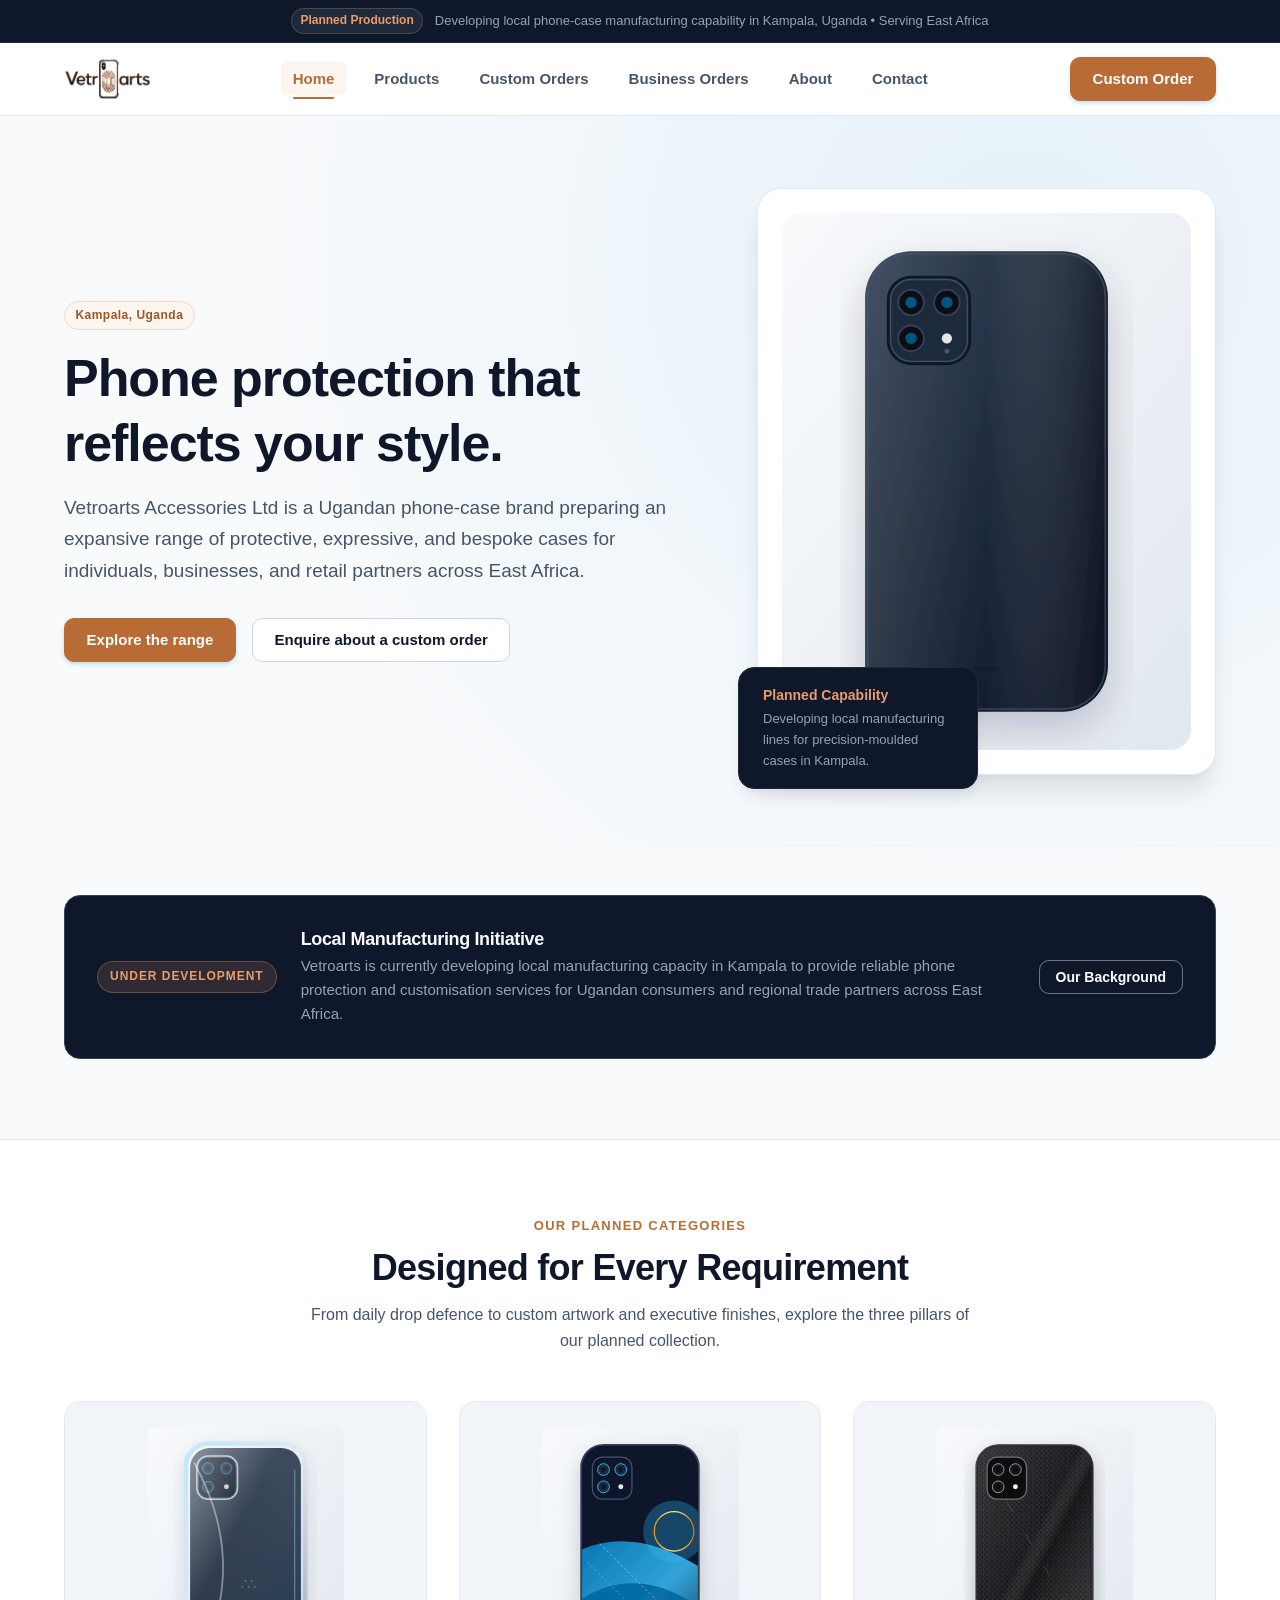
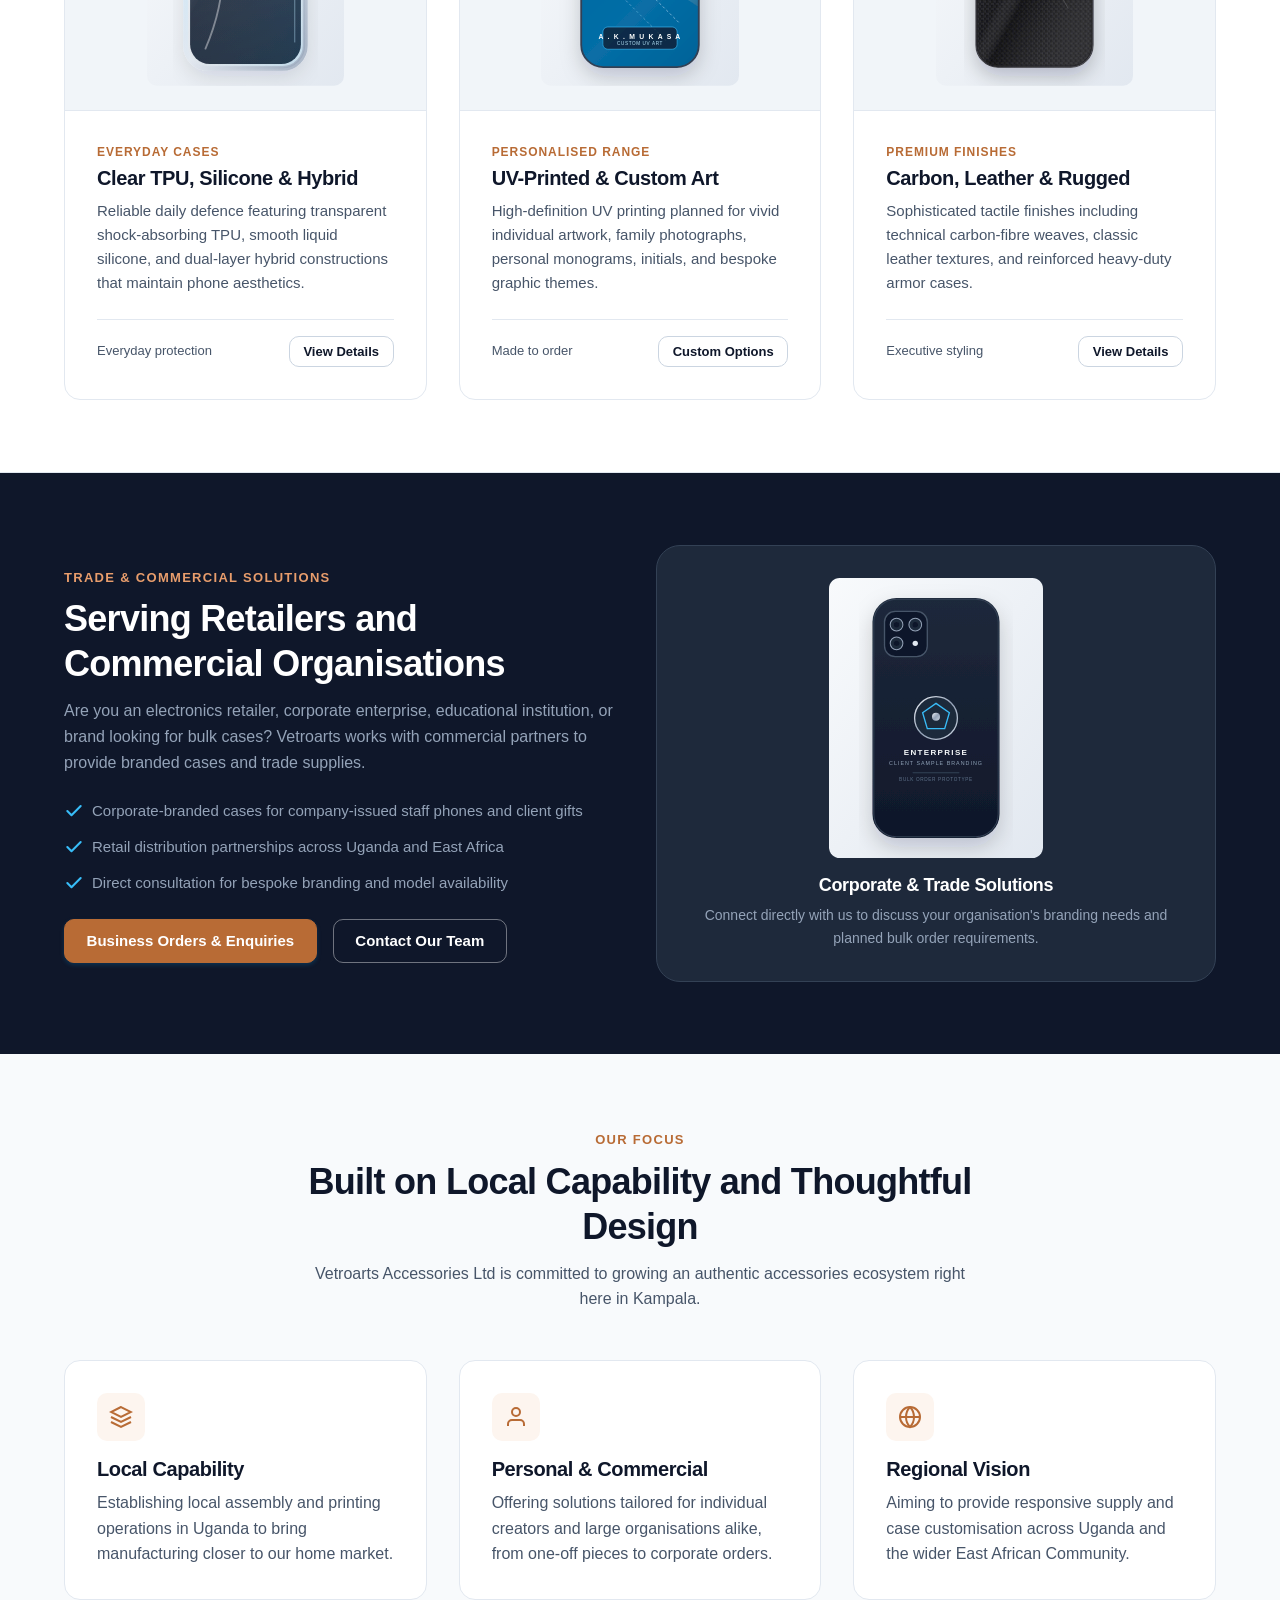
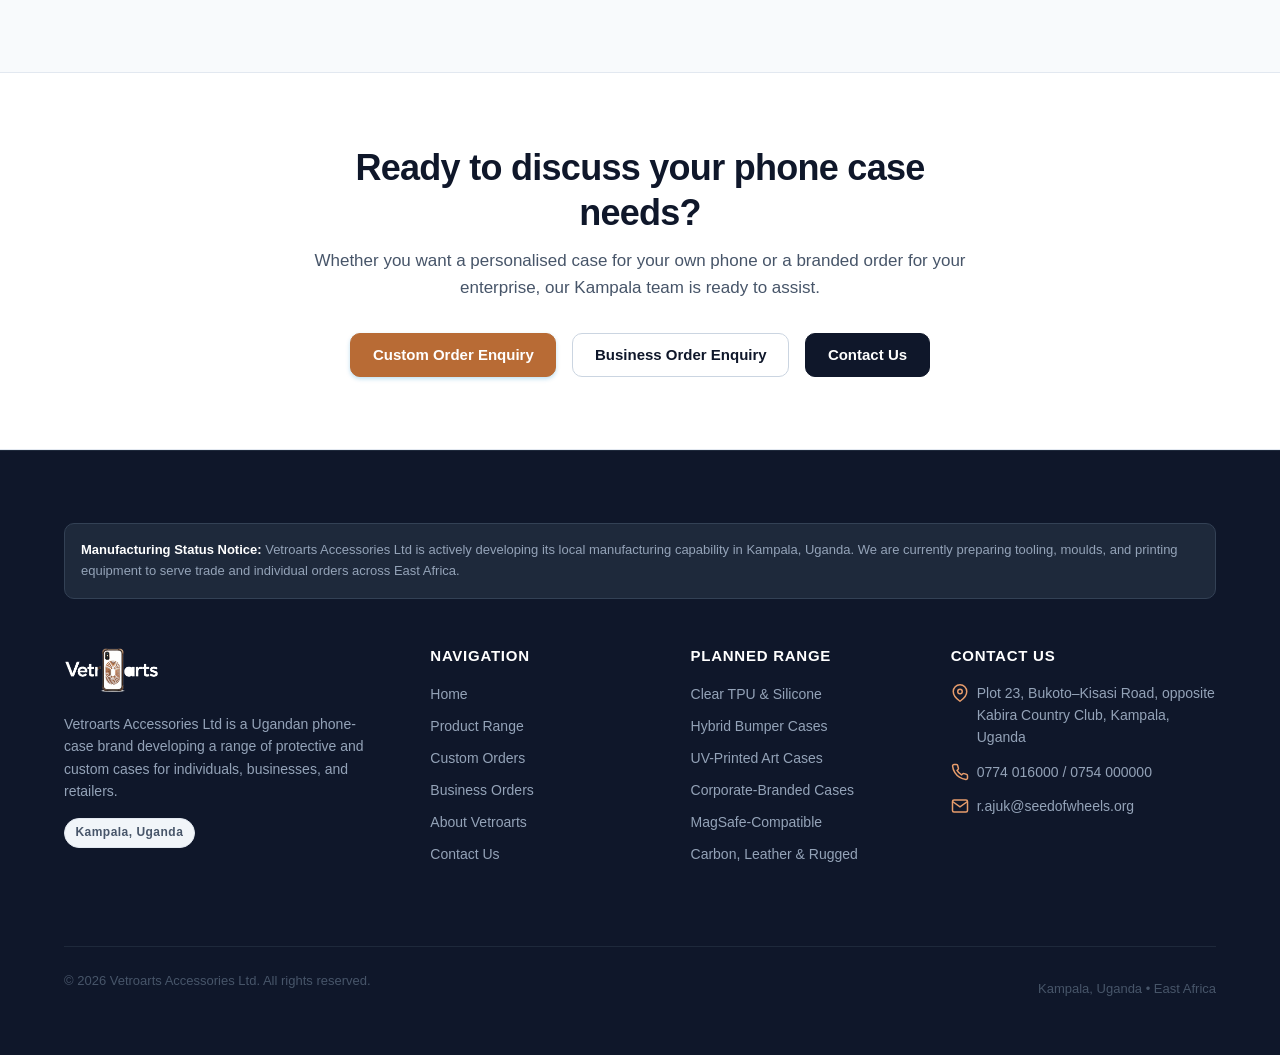
==== commit b54713a2: "Integrate official Vetroarts logo, copper brand color palette, and favicon" ====
--- a/index.html
+++ b/index.html
@@ -34,8 +34,8 @@
   <!-- Main Site Header -->
   <header class="site-header">
     <div class="container header-inner">
-      <a href="index.html" class="brand-wordmark" aria-label="Vetroarts Accessories Home">
-        Vetroarts<span class="brand-dot" aria-hidden="true"></span>
+      <a href="index.html" class="brand-link" aria-label="Vetroarts Accessories Home">
+        <img src="images/logo.png" alt="Vetroarts Accessories" class="brand-logo" width="180" height="42">
       </a>
 
       <!-- Primary Navigation -->
@@ -298,7 +298,9 @@
       <div class="footer-top">
         <!-- Brand Summary -->
         <div class="footer-brand">
-          <span class="brand-wordmark">Vetroarts<span class="brand-dot" aria-hidden="true"></span></span>
+          <a href="index.html" class="brand-link" aria-label="Vetroarts Accessories Home">
+            <img src="images/logo-light.png" alt="Vetroarts Accessories" class="brand-logo-footer" width="190" height="46">
+          </a>
           <p>
             Vetroarts Accessories Ltd is a Ugandan phone-case brand developing a range of protective and custom cases for individuals, businesses, and retailers.
           </p>
--- a/css/style.css
+++ b/css/style.css
@@ -28,12 +28,12 @@
   --color-border-hover: #CBD5E1;   /* Hover state border */
   --color-border-dark: #334155;    /* Dark theme borders */
 
-  /* Distinctive Accent Colour (Single accent token system) */
-  --color-accent: #0284C7;         /* Refined vivid sapphire / tech cobalt */
-  --color-accent-hover: #0369A1;   /* Deepened accent for hover states */
-  --color-accent-active: #075985;  /* Active/pressed state */
-  --color-accent-light: #E0F2FE;   /* Soft tinted accent background */
-  --color-accent-border: #BAE6FD;  /* Soft accent border */
+  /* Distinctive Brand Accent Colour (From Official Vetroarts Logo: Warm Metallic Copper / Bronze) */
+  --color-accent: #B86B35;         /* Rich copper / bronze from logo fingerprint and bumper */
+  --color-accent-hover: #9E5624;   /* Deepened copper for hover states */
+  --color-accent-active: #7E3E16;  /* Active/pressed state */
+  --color-accent-light: #FDF5EF;   /* Soft tinted copper background */
+  --color-accent-border: #F7D8C3;  /* Soft copper border */
   --color-accent-contrast: #FFFFFF;/* Text rendered on accent background */
 
   /* Functional Status Tokens */
@@ -43,8 +43,8 @@
   --color-error: #DC2626;
   --color-error-bg: #FEF2F2;
   --color-error-border: #FECACA;
-  --color-info-bg: #F0F9FF;
-  --color-info-border: #BAE6FD;
+  --color-info-bg: #FDF7F2;
+  --color-info-border: #F7D8C3;
 
   /* Typography */
   --font-sans: -apple-system, BlinkMacSystemFont, "Segoe UI", Roboto, "Helvetica Neue", Arial, sans-serif;
@@ -255,7 +255,7 @@
 }
 
 .section-dark .section-eyebrow {
-  color: #38BDF8;
+  color: #E89D6C;
 }
 
 /* --------------------------------------------------------------------------
@@ -280,17 +280,17 @@
 
 .announcement-badge {
   background-color: var(--color-primary-light);
-  color: #38BDF8;
+  color: #E89D6C;
   font-weight: 600;
   padding: 0.15rem 0.5rem;
   border-radius: var(--radius-full);
   font-size: 0.75rem;
-  border: 1px solid rgba(56, 189, 248, 0.2);
+  border: 1px solid rgba(232, 157, 108, 0.25);
 }
 
 /* Header */
 .site-header {
-  background-color: rgba(255, 255, 255, 0.95);
+  background-color: rgba(255, 255, 255, 0.98);
   backdrop-filter: blur(12px);
   -webkit-backdrop-filter: blur(12px);
   border-bottom: 1px solid var(--color-border);
@@ -311,39 +311,31 @@
   height: 4.5rem;
 }
 
-/* Brand Wordmark - Strictly simple text wordmark, no invented graphic logo */
-.brand-wordmark {
+/* Official Brand Logo */
+.brand-link {
   display: inline-flex;
-  align-items: baseline;
-  gap: 0.15rem;
-  font-size: 1.5rem;
-  font-weight: 800;
-  letter-spacing: -0.03em;
-  color: var(--color-primary);
+  align-items: center;
   text-decoration: none;
 }
 
-.brand-wordmark:hover {
-  color: var(--color-primary);
-}
-
-.brand-dot {
-  display: inline-block;
-  width: 7px;
-  height: 7px;
-  background-color: var(--color-accent);
-  border-radius: 50%;
-  margin-left: 2px;
-}
-
-.brand-subtitle {
+.brand-logo {
+  height: 42px;
+  width: auto;
   display: block;
-  font-size: 0.6875rem;
-  font-weight: 500;
-  color: var(--color-text-muted);
-  letter-spacing: 0.05em;
-  text-transform: uppercase;
-  margin-top: -3px;
+  object-fit: contain;
+  transition: opacity var(--transition-fast);
+}
+
+.brand-logo:hover {
+  opacity: 0.9;
+}
+
+.brand-logo-footer {
+  height: 46px;
+  width: auto;
+  display: block;
+  object-fit: contain;
+  margin-bottom: var(--space-sm);
 }
 
 /* Navigation Links */
@@ -595,7 +587,7 @@
 }
 
 .hero-floating-card strong {
-  color: #38BDF8;
+  color: #E89D6C;
   display: block;
   font-size: 0.875rem;
   margin-bottom: 0.2rem;
@@ -792,9 +784,9 @@
 }
 
 .manufacturing-status-pill {
-  background-color: rgba(56, 189, 248, 0.15);
-  color: #38BDF8;
-  border: 1px solid rgba(56, 189, 248, 0.3);
+  background-color: rgba(232, 157, 108, 0.15);
+  color: #E89D6C;
+  border: 1px solid rgba(232, 157, 108, 0.3);
   font-size: 0.75rem;
   font-weight: 700;
   text-transform: uppercase;
@@ -1138,7 +1130,7 @@
 }
 
 .footer-links a:hover {
-  color: #38BDF8;
+  color: #E89D6C;
 }
 
 .footer-contact-item {
@@ -1153,7 +1145,7 @@
 .footer-contact-item svg {
   width: 18px;
   height: 18px;
-  color: #38BDF8;
+  color: #E89D6C;
   flex-shrink: 0;
   margin-top: 2px;
 }
@@ -1163,7 +1155,7 @@
 }
 
 .footer-contact-item a:hover {
-  color: #38BDF8;
+  color: #E89D6C;
 }
 
 .footer-notice {
